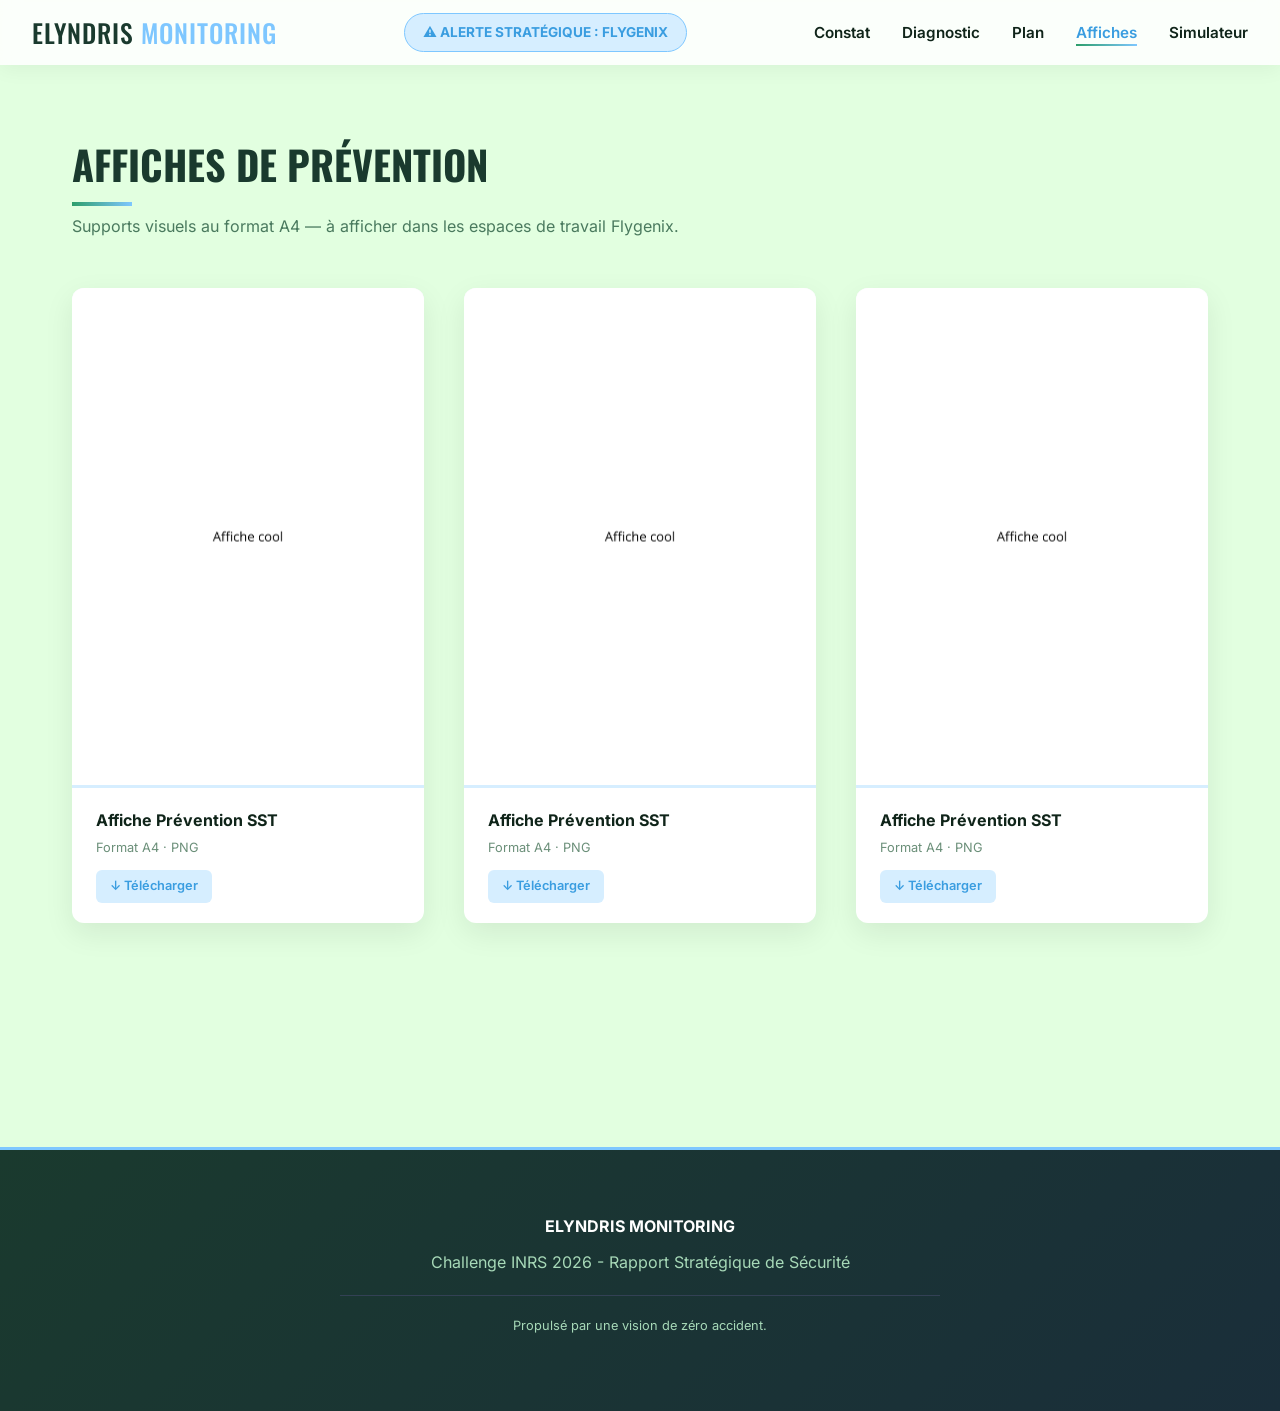
==== affiches.html @ 878161a9 "Refactor font loading by creating a dedicated fonts.css file" ====
<!DOCTYPE html>
<html lang="fr">
<head>
    <meta charset="UTF-8">
    <meta name="viewport" content="width=device-width, initial-scale=1.0">
    <title>Elyndris - Affiches de Prévention</title>
    <link rel="stylesheet" href="fonts/fonts.css">
    <style>
        :root {
            --primary: #1a3a2e;
            --accent: #2d9e6b;
            --accent-glow: rgba(45, 158, 107, 0.4);
            --blue: #7ec7ff;
            --blue-dark: #3a9de0;
            --blue-light: #d6eeff;
            --blue-glow: rgba(126, 199, 255, 0.4);
            --success: #22c55e;
            --warning: #f59e0b;
            --light: #e2ffe0;
            --dark: #0f2419;
            --text: #1e3a2f;
            --card-bg: rgba(226, 255, 224, 0.9);
            --transition: all 0.3s cubic-bezier(0.4, 0, 0.2, 1);
        }

        * { margin: 0; padding: 0; box-sizing: border-box; }

        html { scroll-behavior: smooth; }

        body {
            background-color: #e2ffe0;
            color: var(--text);
            font-family: 'Inter', sans-serif;
            line-height: 1.6;
            overflow-x: hidden;
        }

        /* ANIMATIONS */
        @keyframes fadeIn { from { opacity: 0; transform: translateY(20px); } to { opacity: 1; transform: translateY(0); } }
        @keyframes pulse-blue { 0% { box-shadow: 0 0 0 0 var(--blue-glow); } 70% { box-shadow: 0 0 0 10px rgba(126, 199, 255, 0); } 100% { box-shadow: 0 0 0 0 rgba(126, 199, 255, 0); } }

        .reveal { opacity: 0; transform: translateY(30px); transition: var(--transition); }
        .reveal.active { opacity: 1; transform: translateY(0); }

        /* HEADER */
        header {
            background: rgba(255, 255, 255, 0.85);
            backdrop-filter: blur(10px);
            padding: 0.75rem 2rem;
            display: flex;
            justify-content: space-between;
            align-items: center;
            box-shadow: 0 4px 20px rgba(0,0,0,0.05);
            position: fixed;
            width: 100%;
            top: 0;
            z-index: 1000;
            transition: var(--transition);
        }

        .logo { font-family: 'Oswald', sans-serif; font-size: 1.6rem; letter-spacing: 1px; color: var(--primary); text-decoration: none; }
        .logo span { color: var(--blue); }

        .status {
            background: var(--blue-light);
            color: var(--blue-dark);
            padding: 8px 18px;
            border-radius: 50px;
            font-weight: 700;
            font-size: 0.85rem;
            border: 1px solid var(--blue);
            animation: pulse-blue 2s infinite;
            text-transform: uppercase;
        }

        nav ul { display: flex; list-style: none; gap: 2rem; }
        nav a {
            text-decoration: none;
            color: var(--dark);
            font-weight: 600;
            font-size: 0.95rem;
            transition: var(--transition);
            position: relative;
        }
        nav a::after {
            content: ''; position: absolute; width: 0; height: 2px; bottom: -4px; left: 0;
            background: linear-gradient(90deg, var(--accent), var(--blue)); transition: var(--transition);
        }
        nav a:hover { color: var(--blue-dark); }
        nav a:hover::after { width: 100%; }
        nav a.active { color: var(--blue-dark); }
        nav a.active::after { width: 100%; }

        /* MAIN */
        main { margin-top: 100px; padding: 2rem; max-width: 1200px; margin-left: auto; margin-right: auto; }

        section { margin-bottom: 6rem; scroll-margin-top: 120px; }

        h2 {
            font-family: 'Oswald', sans-serif;
            font-size: 2.5rem;
            margin-bottom: 0.5rem;
            color: var(--primary);
            text-transform: uppercase;
            position: relative;
            padding-bottom: 10px;
        }
        h2::after {
            content: ''; position: absolute; left: 0; bottom: 0; width: 60px; height: 4px; background: linear-gradient(90deg, var(--accent), var(--blue));
        }

        .section-subtitle {
            color: #4a7a5e;
            margin-bottom: 3rem;
            font-size: 1rem;
        }

        /* GALERIE AFFICHES */
        .affiches-grid {
            display: grid;
            grid-template-columns: repeat(auto-fill, minmax(280px, 1fr));
            gap: 2.5rem;
        }

        /* Ratio A4 : 210 x 297 mm → ~1:1.414 */
        .affiche-card {
            background: white;
            border-radius: 12px;
            box-shadow: 0 10px 30px rgba(0,0,0,0.08);
            overflow: hidden;
            transition: var(--transition);
            display: flex;
            flex-direction: column;
        }
        .affiche-card:hover {
            transform: translateY(-8px);
            box-shadow: 0 20px 50px rgba(126, 199, 255, 0.25);
        }

        .affiche-img-wrapper {
            position: relative;
            width: 100%;
            /* Ratio A4 : hauteur = largeur × (297/210) */
            padding-top: calc(100% * 297 / 210);
            background: #f1f5f9;
            overflow: hidden;
        }

        .affiche-img-wrapper img {
            position: absolute;
            top: 0;
            left: 0;
            width: 100%;
            height: 100%;
            object-fit: contain;
        }

        .affiche-info {
            padding: 1.25rem 1.5rem;
            border-top: 3px solid var(--blue-light);
        }

        .affiche-title {
            font-weight: 700;
            font-size: 1rem;
            color: var(--dark);
            margin-bottom: 0.25rem;
        }

        .affiche-meta {
            font-size: 0.8rem;
            color: #6b8f79;
        }

        .affiche-download {
            display: inline-flex;
            align-items: center;
            gap: 6px;
            margin-top: 0.75rem;
            padding: 6px 14px;
            background: var(--blue-light);
            color: var(--blue-dark);
            border-radius: 6px;
            font-size: 0.8rem;
            font-weight: 600;
            text-decoration: none;
            transition: var(--transition);
        }
        .affiche-download:hover {
            background: var(--blue);
            color: white;
        }

        /* FOOTER */
        footer {
            background: linear-gradient(135deg, var(--primary), #1a2e3a);
            color: #a7d9b8;
            text-align: center;
            padding: 4rem 2rem;
            margin-top: 6rem;
            border-top: 3px solid var(--blue);
        }
        footer p { margin-bottom: 10px; }

        @media screen and (max-width: 900px) {
            .affiches-grid { grid-template-columns: repeat(auto-fill, minmax(220px, 1fr)); }
        }
        @media screen and (max-width: 600px) {
            .affiches-grid { grid-template-columns: 1fr 1fr; gap: 1.25rem; }
        }
    </style>
</head>
<body>

<header id="header">
    <a href="index.html" class="logo">ELYNDRIS <span>MONITORING</span></a>
    <div class="status">⚠ ALERTE STRATÉGIQUE : FLYGENIX</div>
    <nav>
        <ul>
            <li><a href="index.html#constat">Constat</a></li>
            <li><a href="index.html#diagnostic">Diagnostic</a></li>
            <li><a href="index.html#plan">Plan</a></li>
            <li><a href="affiches.html" class="active">Affiches</a></li>
            <li><a href="simulateur.html">Simulateur</a></li>
        </ul>
    </nav>
</header>

<main>
    <section class="reveal">
        <h2>Affiches de Prévention</h2>
        <p class="section-subtitle">Supports visuels au format A4 — à afficher dans les espaces de travail Flygenix.</p>

        <div class="affiches-grid">

            <!-- Affiche 1 -->
            <div class="affiche-card reveal">
                <div class="affiche-img-wrapper">
                    <img src="Affiche_cool.png" alt="Affiche de prévention SST">
                </div>
                <div class="affiche-info">
                    <p class="affiche-title">Affiche Prévention SST</p>
                    <p class="affiche-meta">Format A4 · PNG</p>
                    <a href="Affiche_cool.png" download class="affiche-download">
                        ↓ Télécharger
                    </a>
                </div>
            </div>

            <div class="affiche-card reveal">
                <div class="affiche-img-wrapper">
                    <img src="Affiche_cool1.png" alt="Affiche de prévention SST">
                </div>
                <div class="affiche-info">
                    <p class="affiche-title">Affiche Prévention SST</p>
                    <p class="affiche-meta">Format A4 · PNG</p>
                    <a href="Affiche_cool.png" download class="affiche-download">
                        ↓ Télécharger
                    </a>
                </div>
            </div>

            <div class="affiche-card reveal">
                <div class="affiche-img-wrapper">
                    <img src="Affiche_cool2.png" alt="Affiche de prévention SST">
                </div>
                <div class="affiche-info">
                    <p class="affiche-title">Affiche Prévention SST</p>
                    <p class="affiche-meta">Format A4 · PNG</p>
                    <a href="Affiche_cool.png" download class="affiche-download">
                        ↓ Télécharger
                    </a>
                </div>
            </div>

            <!-- Les prochaines affiches seront ajoutées ici -->

        </div>
    </section>
</main>

<footer>
    <div style="max-width: 600px; margin: 0 auto;">
        <p style="font-weight: 700; color: white;">ELYNDRIS MONITORING</p>
        <p>Challenge INRS 2026 - Rapport Stratégique de Sécurité</p>
        <div style="height: 1px; background: #334155; margin: 20px 0;"></div>
        <p style="font-size: 0.8rem;">Propulsé par une vision de zéro accident.</p>
    </div>
</footer>

<script>
    // Reveal animations on scroll
    const observerOptions = { threshold: 0.1 };
    const observer = new IntersectionObserver((entries) => {
        entries.forEach(entry => {
            if (entry.isIntersecting) {
                entry.target.classList.add('active');
            }
        });
    }, observerOptions);
    document.querySelectorAll('.reveal').forEach(el => observer.observe(el));

    // Header scroll effect
    window.addEventListener('scroll', () => {
        const header = document.getElementById('header');
        if (window.scrollY > 50) {
            header.style.padding = '0.5rem 2rem';
            header.style.background = 'rgba(255, 255, 255, 0.95)';
        } else {
            header.style.padding = '0.75rem 2rem';
            header.style.background = 'rgba(255, 255, 255, 0.85)';
        }
    });
</script>

</body>
</html>
---- fonts/fonts.css ----
@font-face {
  font-family: 'Inter';
  font-style: normal;
  font-weight: 300;
  font-display: swap;
  src: url('inter-300.ttf') format('truetype');
}
@font-face {
  font-family: 'Inter';
  font-style: normal;
  font-weight: 400;
  font-display: swap;
  src: url('inter-400.ttf') format('truetype');
}
@font-face {
  font-family: 'Inter';
  font-style: normal;
  font-weight: 600;
  font-display: swap;
  src: url('inter-600.ttf') format('truetype');
}
@font-face {
  font-family: 'Inter';
  font-style: normal;
  font-weight: 700;
  font-display: swap;
  src: url('inter-700.ttf') format('truetype');
}
@font-face {
  font-family: 'Oswald';
  font-style: normal;
  font-weight: 500;
  font-display: swap;
  src: url('oswald-500.ttf') format('truetype');
}
@font-face {
  font-family: 'Oswald';
  font-style: normal;
  font-weight: 700;
  font-display: swap;
  src: url('oswald-700.ttf') format('truetype');
}
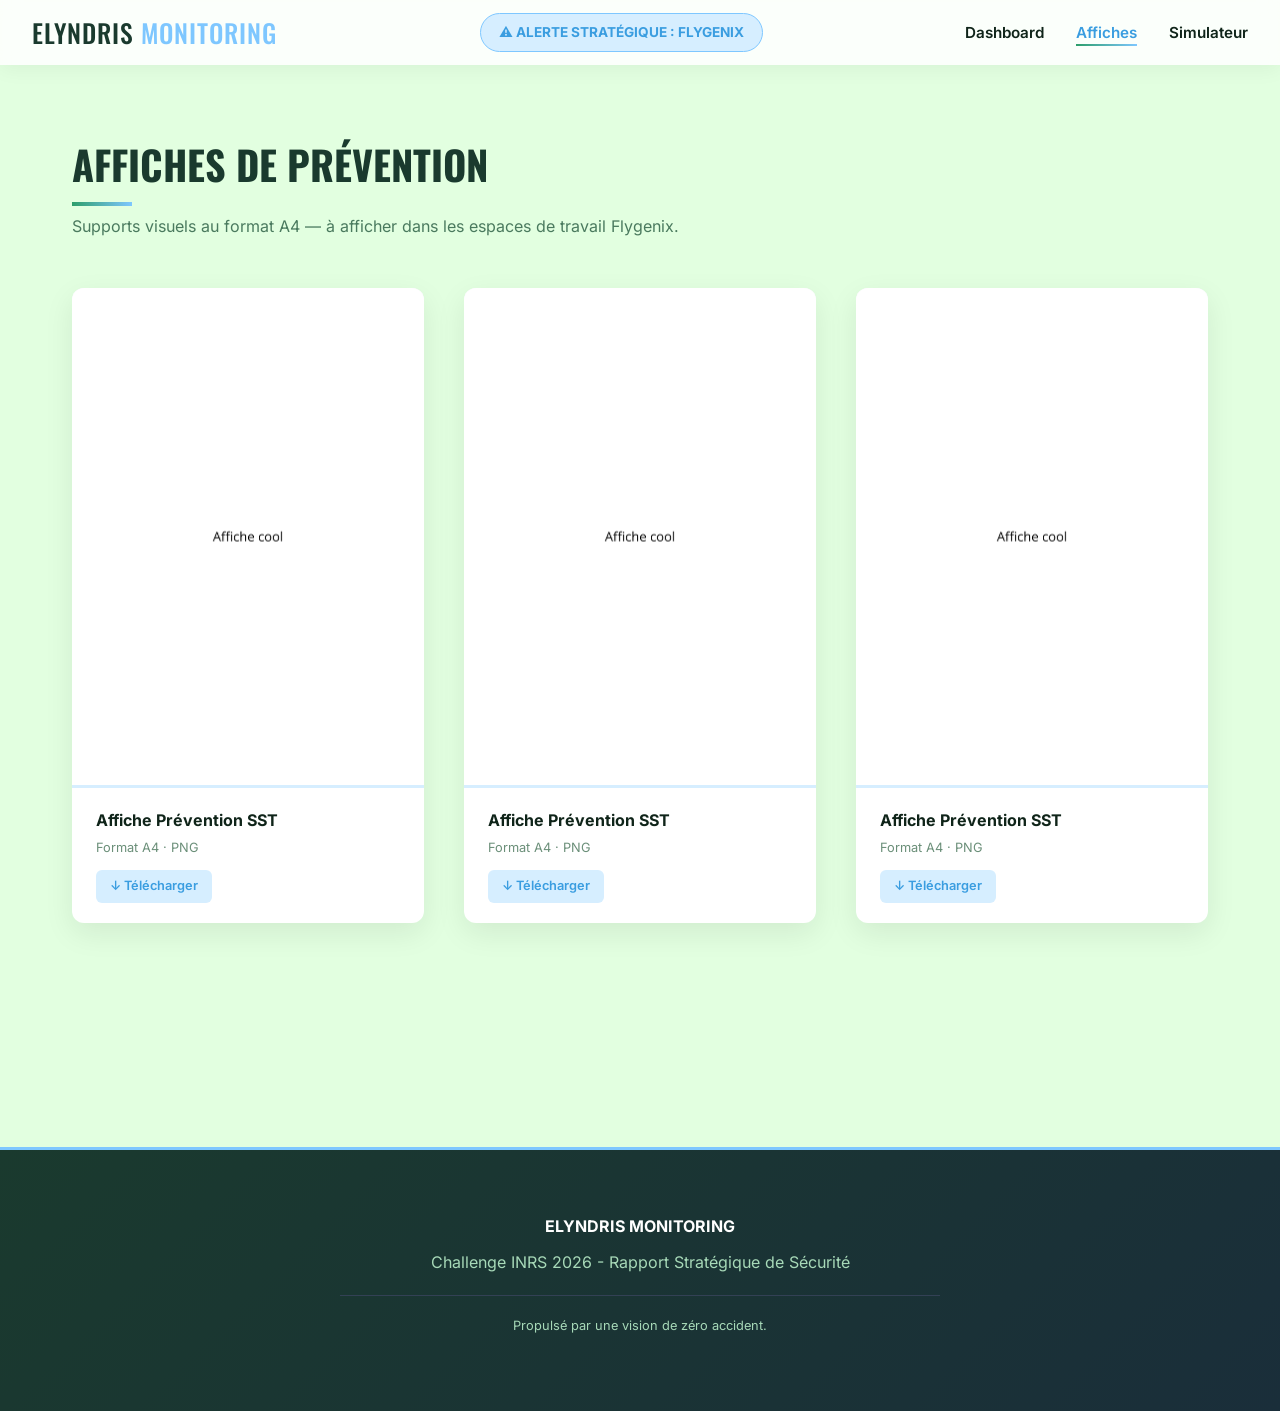
==== commit cbcb8e83: "Update navigation links in affiches.html and index.html to point to the Dashboard" ====
--- a/affiches.html
+++ b/affiches.html
@@ -217,9 +217,7 @@
     <div class="status">⚠ ALERTE STRATÉGIQUE : FLYGENIX</div>
     <nav>
         <ul>
-            <li><a href="index.html#constat">Constat</a></li>
-            <li><a href="index.html#diagnostic">Diagnostic</a></li>
-            <li><a href="index.html#plan">Plan</a></li>
+            <li><a href="index.html">Dashboard</a></li>
             <li><a href="affiches.html" class="active">Affiches</a></li>
             <li><a href="simulateur.html">Simulateur</a></li>
         </ul>
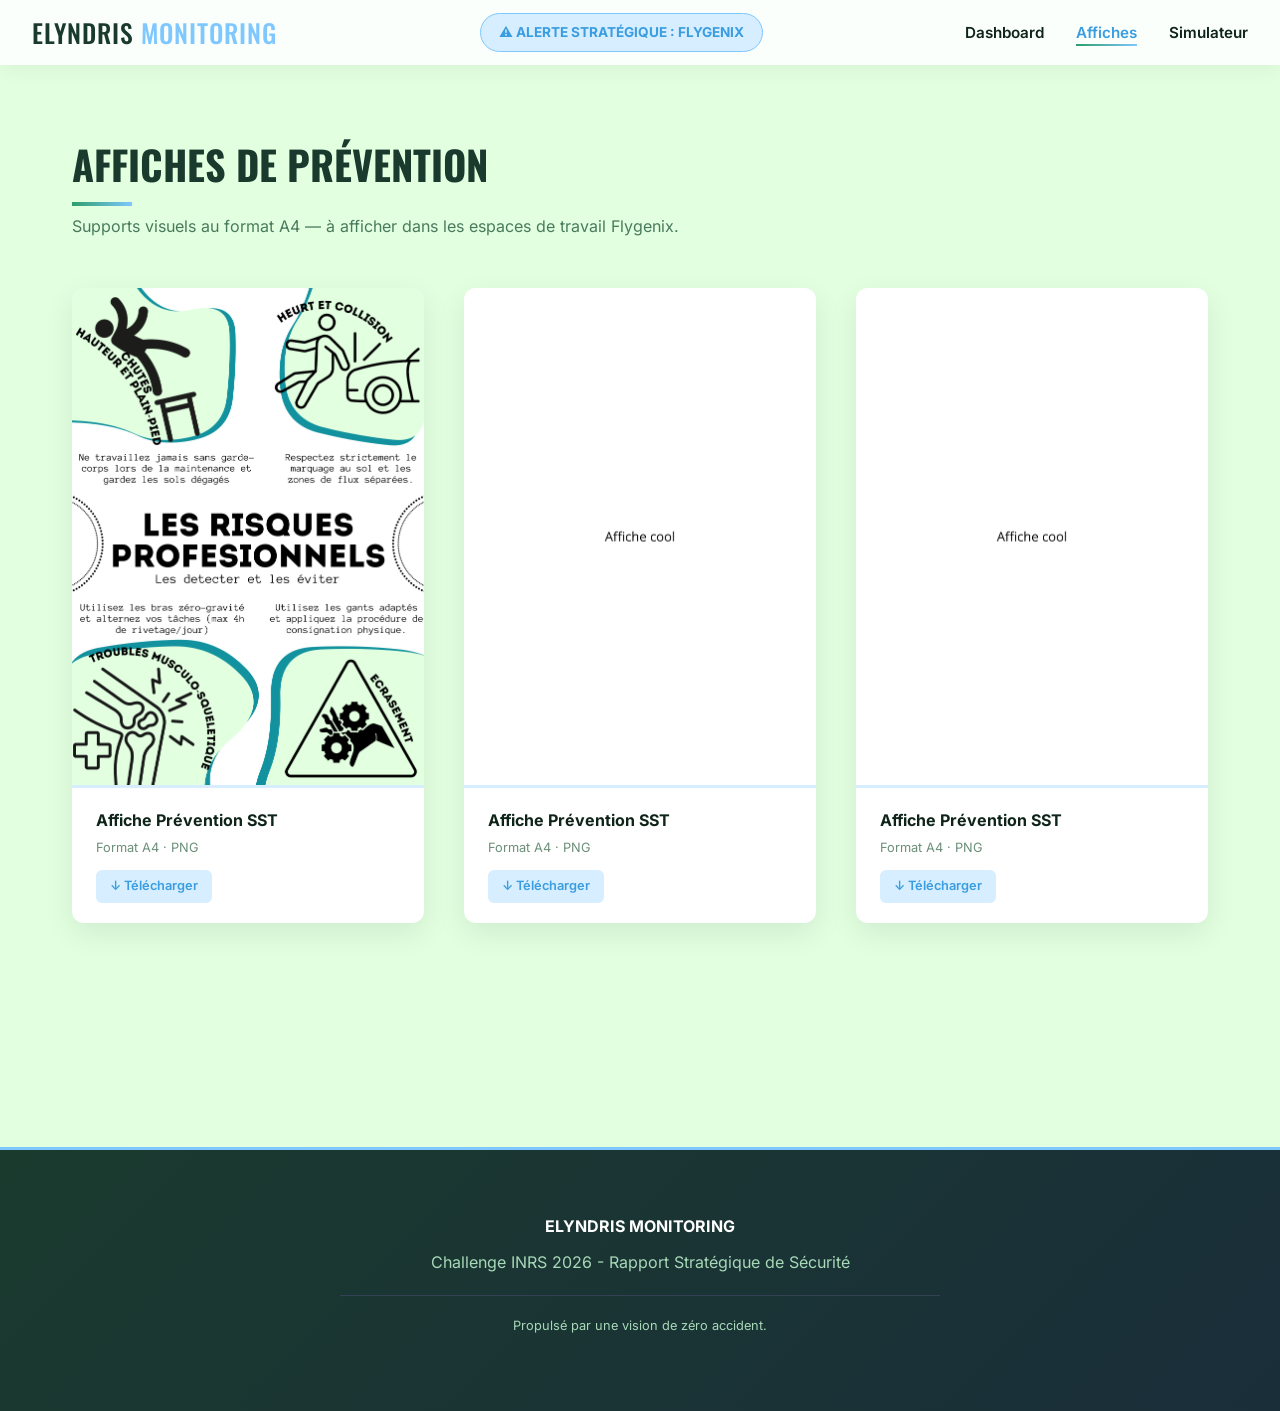
==== commit ab2e0cc8: "Update download links in affiches.html to reference new image files" ====
--- a/affiches.html
+++ b/affiches.html
@@ -208,6 +208,179 @@
         @media screen and (max-width: 600px) {
             .affiches-grid { grid-template-columns: 1fr 1fr; gap: 1.25rem; }
         }
+
+        /* HAMBURGER BUTTON */
+        .hamburger {
+            display: none;
+            flex-direction: column;
+            justify-content: center;
+            gap: 5px;
+            background: none;
+            border: none;
+            cursor: pointer;
+            padding: 8px;
+            z-index: 1100;
+        }
+        .hamburger span {
+            display: block;
+            width: 25px;
+            height: 3px;
+            background: var(--primary);
+            border-radius: 3px;
+            transition: var(--transition);
+        }
+        .hamburger.open span:nth-child(1) { transform: translateY(8px) rotate(45deg); }
+        .hamburger.open span:nth-child(2) { opacity: 0; }
+        .hamburger.open span:nth-child(3) { transform: translateY(-8px) rotate(-45deg); }
+
+        /* MOBILE NAV */
+        @media screen and (max-width: 768px) {
+            .status { display: none; }
+            .hamburger { display: flex; }
+            nav {
+                position: fixed;
+                top: 0;
+                right: -100%;
+                width: 70%;
+                max-width: 300px;
+                height: 100vh;
+                background: rgba(255, 255, 255, 0.98);
+                backdrop-filter: blur(10px);
+                box-shadow: -5px 0 20px rgba(0,0,0,0.1);
+                flex-direction: column;
+                justify-content: center;
+                align-items: center;
+                transition: right 0.35s cubic-bezier(0.4, 0, 0.2, 1);
+                z-index: 1050;
+            }
+            nav.open { right: 0; }
+            nav ul {
+                flex-direction: column;
+                gap: 2.5rem;
+                align-items: center;
+            }
+            nav a { font-size: 1.3rem; }
+            main { margin-top: 80px; padding: 1.2rem; }
+        }
+
+        /* MOBILE NAV */
+        @media screen and (max-width: 768px) {
+            /* Header et navigation */
+            header { padding: 0.5rem 1rem; }
+            .status { display: none; }
+            .logo { font-size: 1.25rem; }
+            .hamburger { display: flex; }
+            nav {
+                position: fixed;
+                top: 0;
+                right: -100%;
+                width: 75%;
+                max-width: 300px;
+                height: 100vh;
+                background: rgba(255, 255, 255, 0.98);
+                backdrop-filter: blur(10px);
+                box-shadow: -5px 0 20px rgba(0,0,0,0.1);
+                flex-direction: column;
+                justify-content: center;
+                align-items: center;
+                transition: right 0.35s cubic-bezier(0.4, 0, 0.2, 1);
+                z-index: 1050;
+            }
+            nav.open { right: 0; }
+            nav ul {
+                flex-direction: column;
+                gap: 2rem;
+                align-items: center;
+            }
+            nav a { font-size: 1.1rem; }
+            main { margin-top: 70px; padding: 1rem; }
+
+            /* Intro */
+            .intro-banner { padding: 1.25rem; gap: 1rem; border-radius: 14px; }
+            .intro-icon { font-size: 2.4rem; }
+            .intro-banner h1 { font-size: 1.35rem; }
+            .intro-banner p { font-size: 0.9rem; }
+
+            /* Grille et panneaux */
+            .game-grid { grid-template-columns: 1fr; gap: 1rem; }
+            .panel-header { padding: 0.8rem 1rem; font-size: 1rem; }
+            .panel-body { padding: 1rem; }
+
+            /* Barre d'année */
+            .year-bar { padding: 0.9rem 1.2rem; }
+            .year-display { font-size: 1.45rem; }
+            .year-dots { gap: 6px; }
+            .year-dot { width: 22px; height: 22px; font-size: 0.65rem; }
+
+            /* Trésorerie */
+            .treasury-display { padding: 1rem; }
+            .treasury-amount { font-size: 2.1rem; }
+            .treasury-bar-bg { height: 10px; }
+            .treasury-bar-label { font-size: 0.7rem; }
+
+            /* Boutons & actions */
+            .action-buttons { grid-template-columns: 1fr; gap: 0.75rem; }
+            .btn { padding: 0.75rem 1rem; font-size: 0.9rem; border-radius: 10px; }
+            .btn-next, .btn-reset { margin-bottom: 0.5rem; }
+
+            /* Zone de log */
+            .log-area { padding: 1rem; min-height: 200px; max-height: 260px; font-size: 0.8rem; }
+
+            /* Modales */
+            .modal-card { padding: 1.5rem; width: 92%; max-width: 420px; }
+            .modal-icon { font-size: 2.6rem; }
+            .modal-title { font-size: 1.3rem; }
+            .modal-subtitle, .modal-details { font-size: 0.85rem; }
+            .modal-btns { gap: 0.75rem; }
+
+            /* Fin de partie */
+            .end-title { font-size: 1.8rem; }
+            .end-stats { grid-template-columns: 1fr; }
+            footer { padding: 2rem 1rem; }
+        }
+
+        /* Ultra mobile */
+        @media screen and (max-width: 480px) {
+            html, body { font-size: 15px; }
+            header { padding: 0.45rem 0.8rem; }
+            .logo { font-size: 1.1rem; }
+            nav a { font-size: 1rem; }
+            main { padding: 0.9rem; margin-top: 64px; }
+
+            .intro-banner { padding: 1rem; border-radius: 12px; }
+            .intro-icon { font-size: 2rem; }
+            .intro-banner h1 { font-size: 1.2rem; }
+            .intro-banner p { font-size: 0.85rem; }
+
+            .year-bar { padding: 0.75rem 1rem; border-radius: 12px; }
+            .year-display { font-size: 1.25rem; }
+            .year-dot { width: 20px; height: 20px; font-size: 0.6rem; }
+
+            .treasury-amount { font-size: 1.8rem; }
+            .treasury-label { font-size: 0.7rem; }
+
+            .btn { padding: 0.7rem 0.9rem; font-size: 0.85rem; }
+            .action-buttons { gap: 0.6rem; }
+
+            .panel { border-radius: 12px; }
+            .panel-body { padding: 0.85rem; }
+
+            .log-area { min-height: 160px; max-height: 220px; font-size: 0.78rem; }
+
+            .modal-card { padding: 1.2rem; max-width: 360px; border-radius: 16px; }
+            .modal-title { font-size: 1.2rem; }
+            .modal-cost { font-size: 1.6rem; }
+            .btn-yes, .btn-no { padding: 0.75rem; font-size: 0.95rem; }
+        }
+
+        @media screen and (max-width: 360px) {
+            html, body { font-size: 14px; }
+            .intro-banner h1 { font-size: 1.1rem; }
+            .year-display { font-size: 1.1rem; }
+            .year-dot { width: 18px; height: 18px; font-size: 0.55rem; }
+            .treasury-amount { font-size: 1.6rem; }
+            .btn { padding: 0.65rem 0.8rem; font-size: 0.8rem; }
+        }
     </style>
 </head>
 <body>
@@ -215,7 +388,10 @@
 <header id="header">
     <a href="index.html" class="logo">ELYNDRIS <span>MONITORING</span></a>
     <div class="status">⚠ ALERTE STRATÉGIQUE : FLYGENIX</div>
-    <nav>
+    <button class="hamburger" id="hamburger" aria-label="Menu" aria-expanded="false">
+        <span></span><span></span><span></span>
+    </button>
+    <nav id="main-nav">
         <ul>
             <li><a href="index.html">Dashboard</a></li>
             <li><a href="affiches.html" class="active">Affiches</a></li>
@@ -252,7 +428,7 @@
                 <div class="affiche-info">
                     <p class="affiche-title">Affiche Prévention SST</p>
                     <p class="affiche-meta">Format A4 · PNG</p>
-                    <a href="Affiche_cool.png" download class="affiche-download">
+                    <a href="Affiche_cool1.png" download class="affiche-download">
                         ↓ Télécharger
                     </a>
                 </div>
@@ -265,7 +441,7 @@
                 <div class="affiche-info">
                     <p class="affiche-title">Affiche Prévention SST</p>
                     <p class="affiche-meta">Format A4 · PNG</p>
-                    <a href="Affiche_cool.png" download class="affiche-download">
+                    <a href="Affiche_cool2.png" download class="affiche-download">
                         ↓ Télécharger
                     </a>
                 </div>
@@ -309,6 +485,52 @@
             header.style.background = 'rgba(255, 255, 255, 0.85)';
         }
     });
+
+    // Mobile menu toggle
+    (function() {
+        const btn = document.getElementById('hamburger');
+        const nav = document.getElementById('main-nav');
+        if (!btn || !nav) return;
+
+        function closeMenu() {
+            nav.classList.remove('open');
+            btn.classList.remove('open');
+            btn.setAttribute('aria-expanded', 'false');
+            document.body.style.overflow = '';
+        }
+
+        function openMenu() {
+            nav.classList.add('open');
+            btn.classList.add('open');
+            btn.setAttribute('aria-expanded', 'true');
+            document.body.style.overflow = 'hidden';
+        }
+
+        btn.addEventListener('click', () => {
+            const isOpen = nav.classList.contains('open');
+            if (isOpen) closeMenu(); else openMenu();
+        });
+
+        nav.addEventListener('click', (e) => {
+            const target = e.target;
+            if (target && target.tagName === 'A') {
+                closeMenu();
+            }
+        });
+
+        document.addEventListener('keydown', (e) => {
+            if (e.key === 'Escape') closeMenu();
+        });
+
+        document.addEventListener('click', (e) => {
+            if (window.matchMedia('(max-width: 768px)').matches) {
+                const isClickInside = nav.contains(e.target) || btn.contains(e.target);
+                if (!isClickInside && nav.classList.contains('open')) {
+                    closeMenu();
+                }
+            }
+        });
+    })();
 </script>
 
 </body>
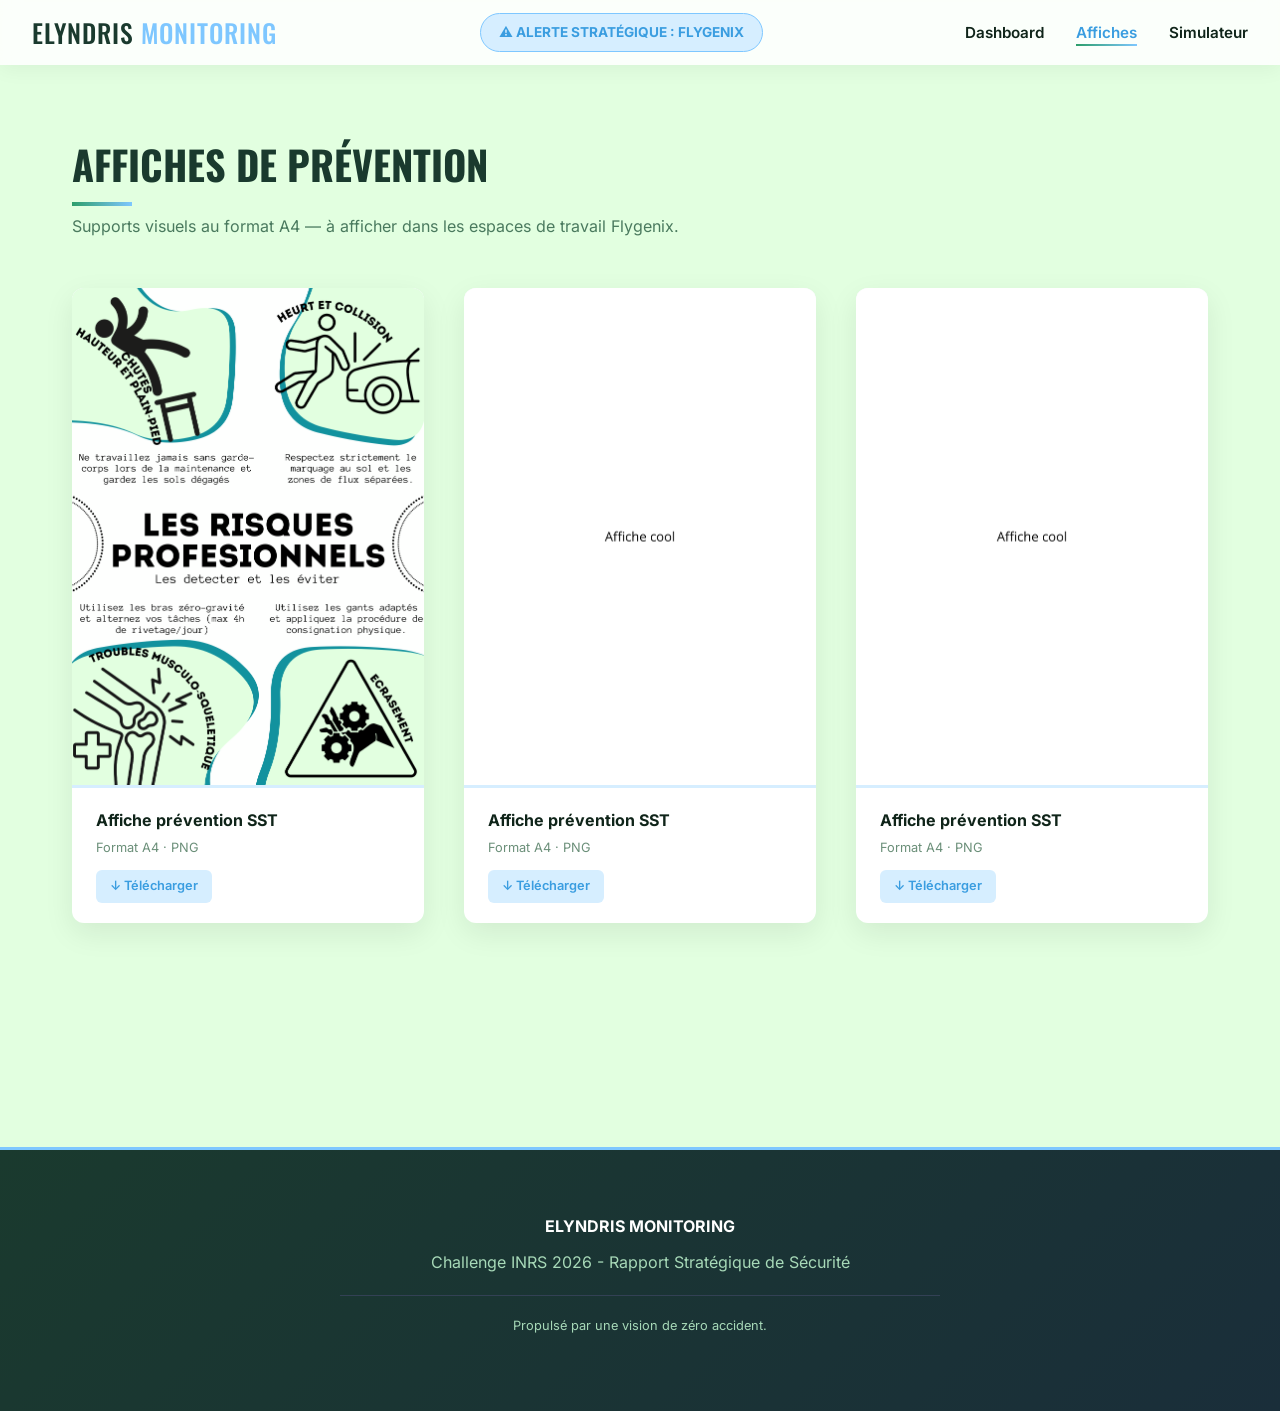
==== commit 0bc87d1f: "Fix capitalization in affiches.html and simulateur.html for consistency" ====
--- a/affiches.html
+++ b/affiches.html
@@ -413,7 +413,7 @@
                     <img src="Affiche_cool.png" alt="Affiche de prévention SST">
                 </div>
                 <div class="affiche-info">
-                    <p class="affiche-title">Affiche Prévention SST</p>
+                    <p class="affiche-title">Affiche prévention SST</p>
                     <p class="affiche-meta">Format A4 · PNG</p>
                     <a href="Affiche_cool.png" download class="affiche-download">
                         ↓ Télécharger
@@ -426,7 +426,7 @@
                     <img src="Affiche_cool1.png" alt="Affiche de prévention SST">
                 </div>
                 <div class="affiche-info">
-                    <p class="affiche-title">Affiche Prévention SST</p>
+                    <p class="affiche-title">Affiche prévention SST</p>
                     <p class="affiche-meta">Format A4 · PNG</p>
                     <a href="Affiche_cool1.png" download class="affiche-download">
                         ↓ Télécharger
@@ -439,7 +439,7 @@
                     <img src="Affiche_cool2.png" alt="Affiche de prévention SST">
                 </div>
                 <div class="affiche-info">
-                    <p class="affiche-title">Affiche Prévention SST</p>
+                    <p class="affiche-title">Affiche prévention SST</p>
                     <p class="affiche-meta">Format A4 · PNG</p>
                     <a href="Affiche_cool2.png" download class="affiche-download">
                         ↓ Télécharger
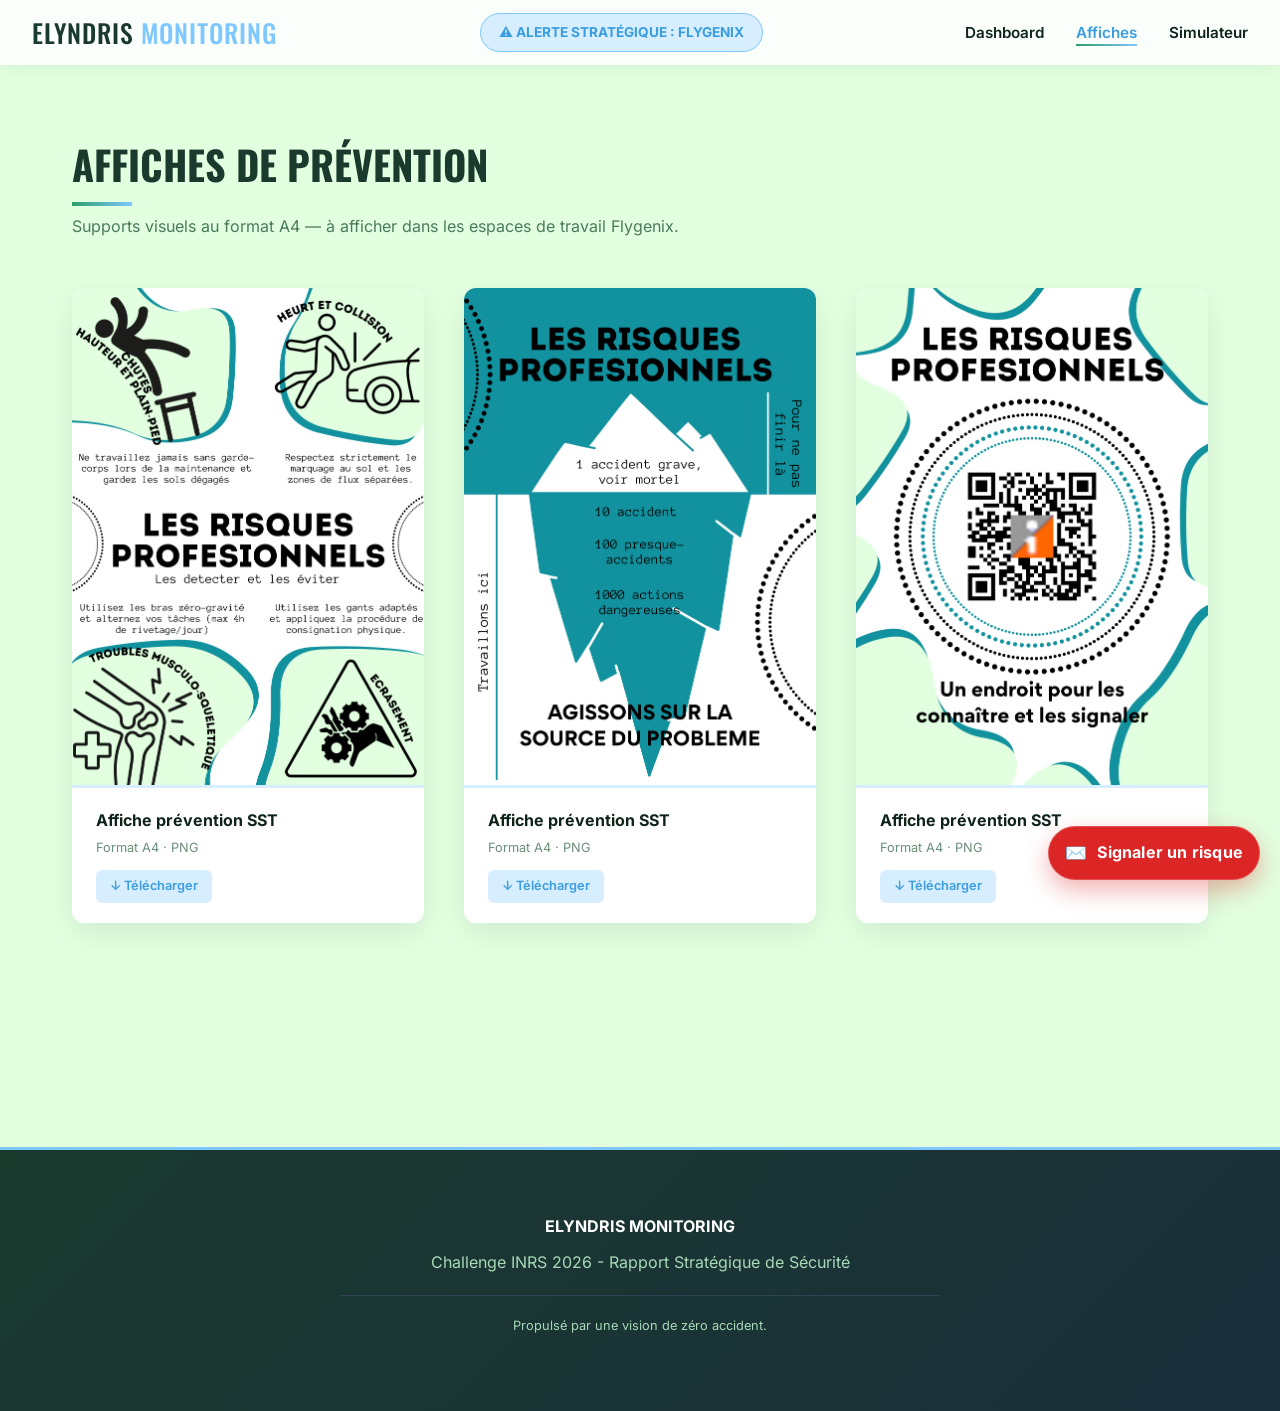
==== commit 9c0b9d62: "Add floating risk report button to affiches.html, index.html, and simulateur.html" ====
--- a/affiches.html
+++ b/affiches.html
@@ -381,6 +381,41 @@
             .treasury-amount { font-size: 1.6rem; }
             .btn { padding: 0.65rem 0.8rem; font-size: 0.8rem; }
         }
+        
+        /* Bouton flottant: Signaler un risque (visible sur toutes les pages) */
+        .risk-report-btn {
+            position: fixed;
+            right: 20px;
+            bottom: 20px;
+            display: inline-flex;
+            align-items: center;
+            gap: 10px;
+            padding: 12px 16px;
+            border-radius: 999px;
+            background: #dc2626; /* rouge d'alerte */
+            color: #fff;
+            text-decoration: none;
+            font-weight: 800;
+            letter-spacing: 0.2px;
+            box-shadow: 0 10px 25px rgba(220,38,38,0.35);
+            transition: transform .2s ease, box-shadow .2s ease, background-color .2s ease;
+            z-index: 1500; /* au-dessus du header/nav */
+            border: 1px solid rgba(255,255,255,0.2);
+        }
+        .risk-report-btn:hover { transform: translateY(-2px); box-shadow: 0 14px 32px rgba(220,38,38,0.45); background: #b91c1c; }
+        .risk-report-btn:active { transform: translateY(0); }
+        .risk-report-btn:focus { outline: 3px solid #fff; outline-offset: 2px; }
+        .risk-report-btn .icon { font-size: 1.1rem; }
+
+        @media (max-width: 480px) {
+            .risk-report-btn {
+                right: 12px;
+                bottom: 12px;
+                padding: 11px 14px;
+                font-size: 0.95rem;
+            }
+            .risk-report-btn .label { display: none; }
+        }
     </style>
 </head>
 <body>
@@ -533,5 +568,33 @@
     })();
 </script>
 
+<!-- Bouton flottant pour signaler un risque -->
+<a href="mailto:?subject=Signalement%20de%20risque%20-%20INRS" class="risk-report-btn" id="riskReportBtn" aria-label="Signaler un risque par e-mail">
+    <span class="icon">✉️</span>
+    <span class="label">Signaler un risque</span>
+</a>
+<script>
+// Pré-remplit l'email avec le titre et l'URL de la page courante
+(function() {
+    var btn = document.getElementById('riskReportBtn');
+    if (!btn) return;
+    var subject = 'Signalement de risque - INRS';
+    var bodyLines = [
+        'Bonjour,',
+        '',
+        'Je souhaite signaler un risque.',
+        '',
+        'Page : ' + document.title + ' (' + window.location.href + ')',
+        'Localisation : ',
+        'Description : ',
+        'Danger immédiat : ',
+        '',
+        'Merci.'
+    ];
+    var href = 'mailto:?subject=' + encodeURIComponent(subject) + '&body=' + encodeURIComponent(bodyLines.join('\n'));
+    btn.setAttribute('href', href);
+})();
+</script>
+
 </body>
 </html>
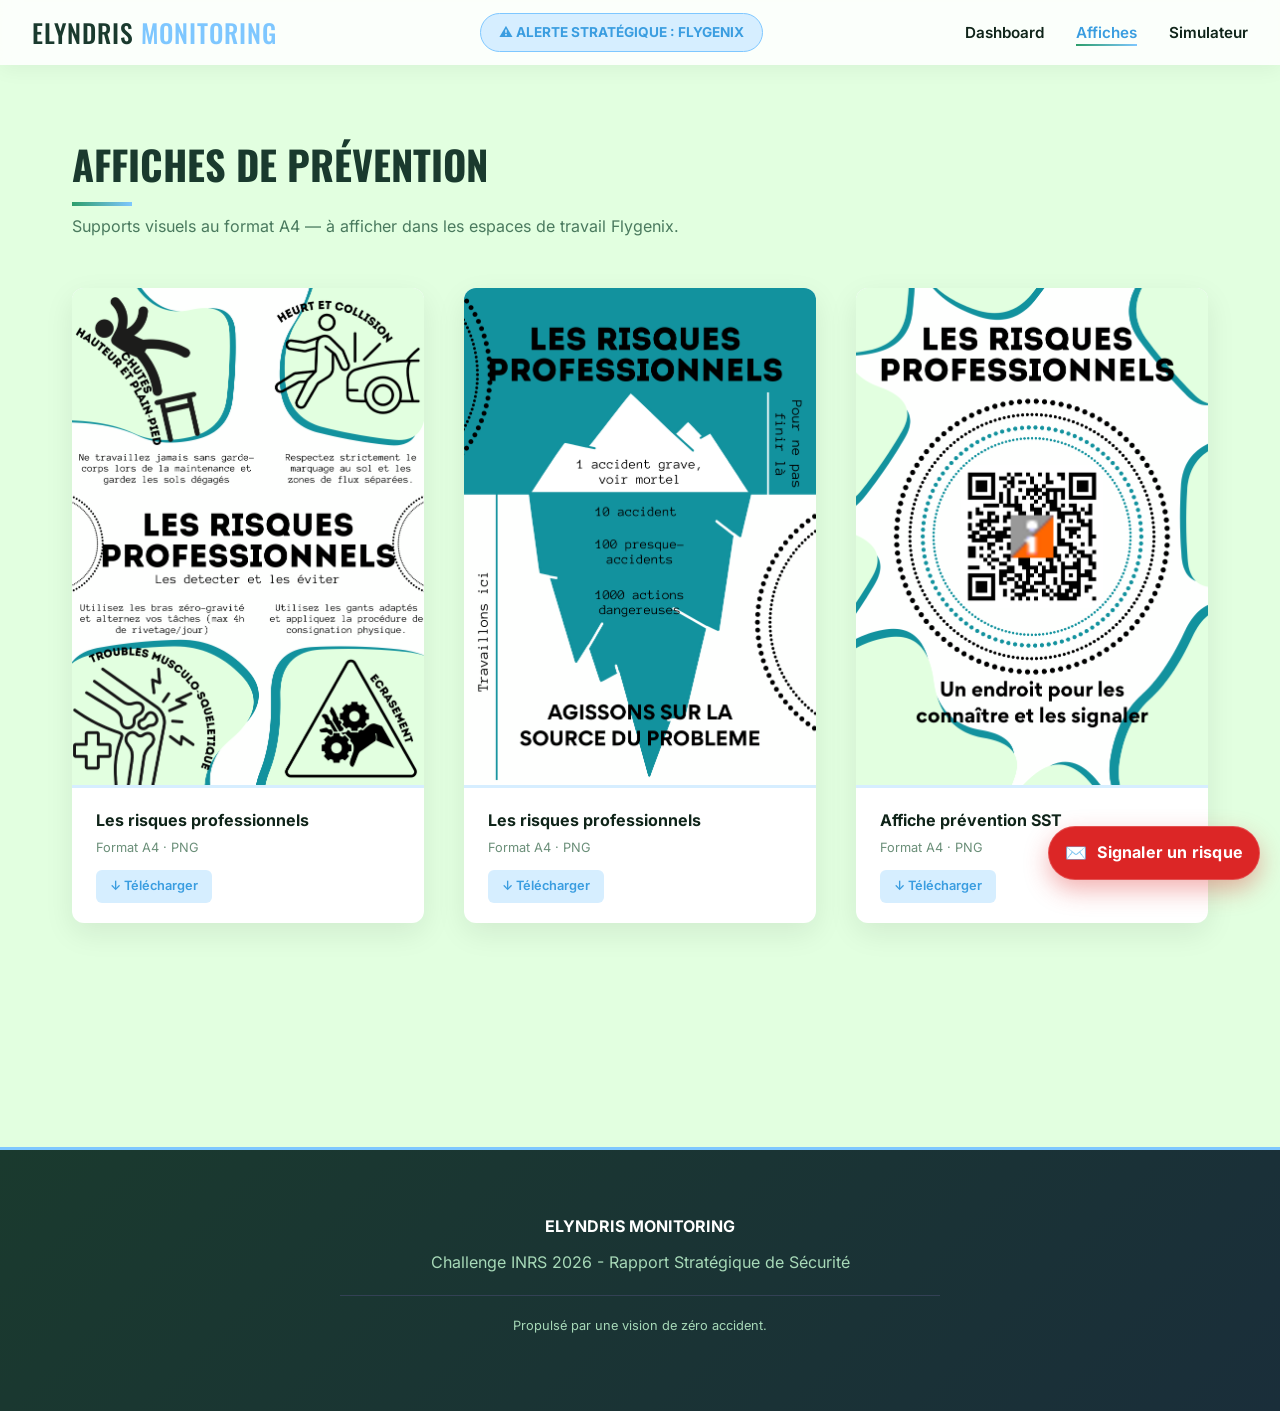
==== commit f6fdd220: "Fix capitalization for consistency in affiches.html and index.html" ====
--- a/affiches.html
+++ b/affiches.html
@@ -437,7 +437,7 @@
 
 <main>
     <section class="reveal">
-        <h2>Affiches de Prévention</h2>
+        <h2>Affiches de prévention</h2>
         <p class="section-subtitle">Supports visuels au format A4 — à afficher dans les espaces de travail Flygenix.</p>
 
         <div class="affiches-grid">
@@ -448,7 +448,7 @@
                     <img src="Affiche_cool.png" alt="Affiche de prévention SST">
                 </div>
                 <div class="affiche-info">
-                    <p class="affiche-title">Affiche prévention SST</p>
+                    <p class="affiche-title">Les risques professionnels</p>
                     <p class="affiche-meta">Format A4 · PNG</p>
                     <a href="Affiche_cool.png" download class="affiche-download">
                         ↓ Télécharger
@@ -461,7 +461,7 @@
                     <img src="Affiche_cool1.png" alt="Affiche de prévention SST">
                 </div>
                 <div class="affiche-info">
-                    <p class="affiche-title">Affiche prévention SST</p>
+                    <p class="affiche-title">Les risques professionnels</p>
                     <p class="affiche-meta">Format A4 · PNG</p>
                     <a href="Affiche_cool1.png" download class="affiche-download">
                         ↓ Télécharger
